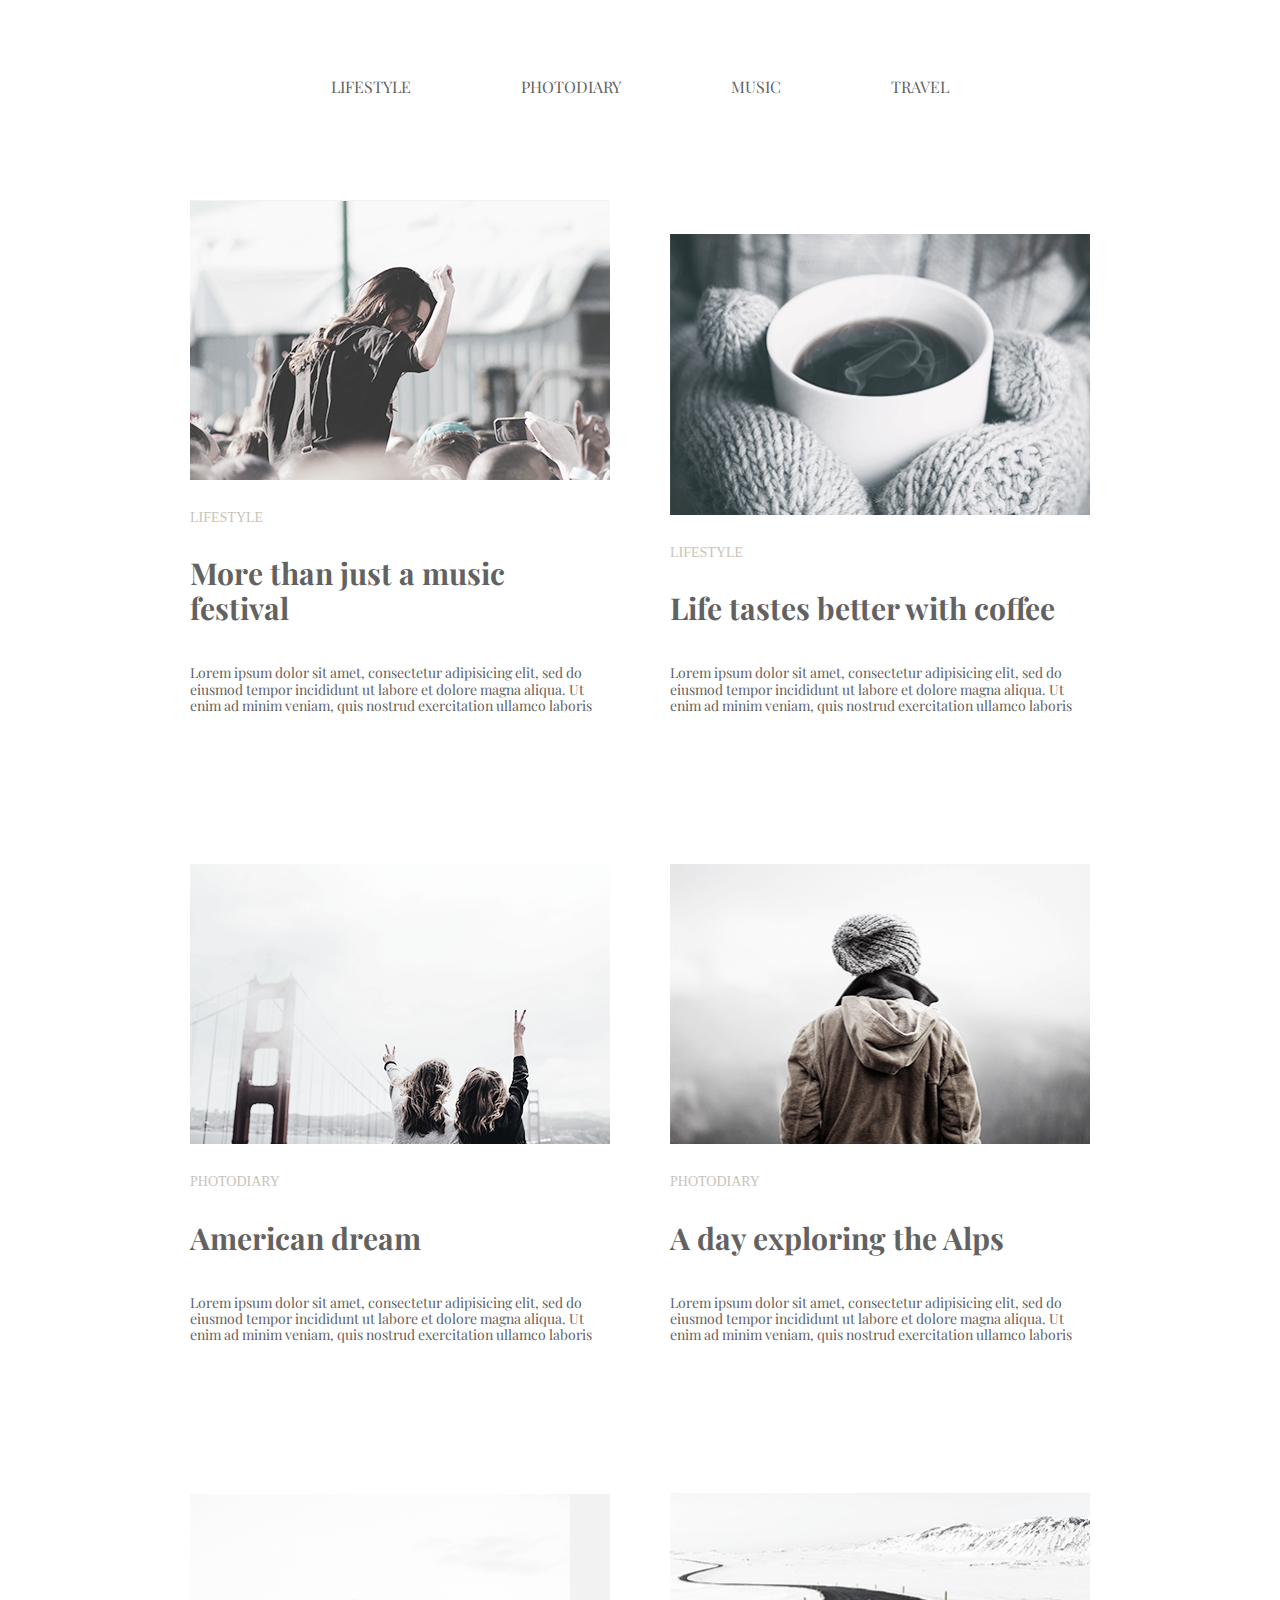
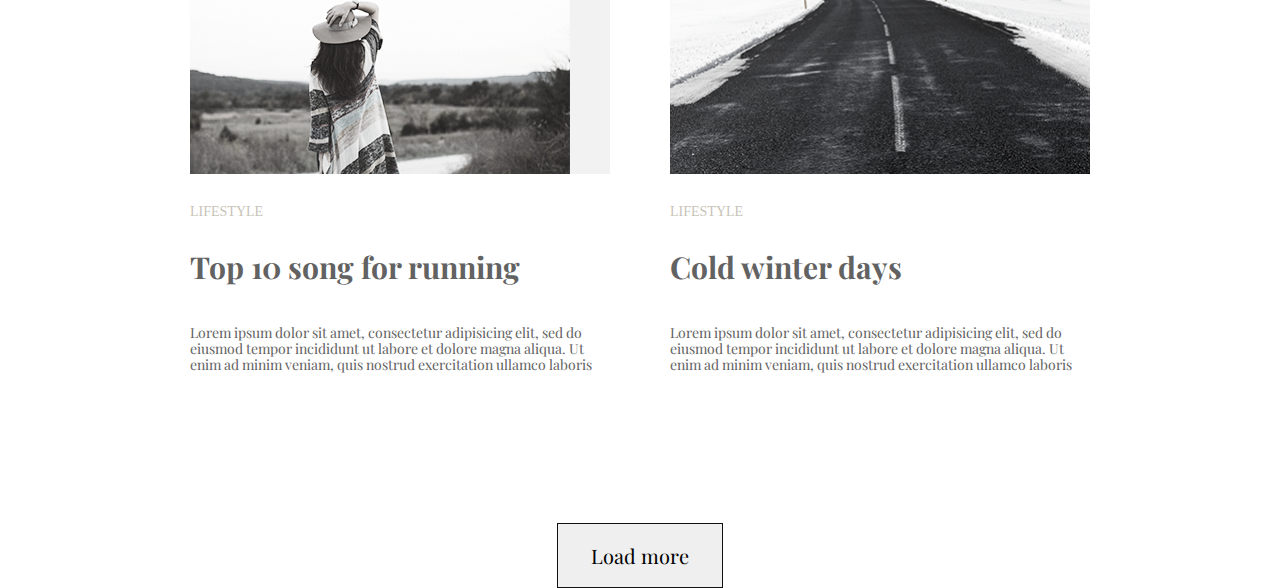
==== Modul3/index.html @ 7fcf4986 "hw3" ====
<!DOCTYPE html>
<html lang="en">
  <head>
    <meta charset="UTF-8" />
    <title>HomeWork-3</title>
    <link rel="stylesheet" href="css/normalize.css" />
    <link
      href="https://fonts.googleapis.com/css?family=Playfair+Display:400,400i,700&amp;subset=cyrillic"
      rel="stylesheet"
    />
    <link rel="stylesheet" href="css/style.css" />
  </head>
  <body>
    <header class="container">
      <nav class="page-nav">
        <ul class="site-navigation">
          <li><a href="#lifestyle" class="menu-link">lifestyle</a></li>
          <li><a href="#photodiary" class="menu-link">photodiary</a></li>
          <li><a href="#music" class="menu-link">music</a></li>
          <li><a href="#travel" class="menu-link">travel</a></li>
        </ul>
      </nav>
    </header>

    <main class="container">
      <section class="info">
        <ul class="info-block">
          <li class="info-block-item">
            <img
              src="./img/devushka.png"
              alt="lifestyle"
              width="420"
              height="280"
            />
            <h5 class="info-subtitle" id="lifestyle">lifestyle</h5>
            <h2 class="info-title">More than just a music festival</h2>
            <p class="info-p">
              Lorem ipsum dolor sit amet, consectetur adipisicing elit, sed do
              eiusmod tempor incididunt ut labore et dolore magna aliqua. Ut
              enim ad minim veniam, quis nostrud exercitation ullamco laboris
            </p>
          </li>

          <li class="info-block-item">
            <img
              src="./img/kofe.png"
              alt="lifestyle"
              width="420"
              height="280"
            />
            <h5 class="info-subtitle" id="lifestyle">lifestyle</h5>
            <h2 class="info-title">Life tastes better with coffee</h2>
            <p class="info-p">
              Lorem ipsum dolor sit amet, consectetur adipisicing elit, sed do
              eiusmod tempor incididunt ut labore et dolore magna aliqua. Ut
              enim ad minim veniam, quis nostrud exercitation ullamco laboris
            </p>
          </li>

          <li class="info-block-item">
            <img
              src="./img/most.png"
              alt="photodiary"
              width="420"
              height="280"
            />
            <h5 class="info-subtitle" id="photodiary">photodiary</h5>
            <h2 class="info-title">American dream</h2>
            <p class="info-p">
              Lorem ipsum dolor sit amet, consectetur adipisicing elit, sed do
              eiusmod tempor incididunt ut labore et dolore magna aliqua. Ut
              enim ad minim veniam, quis nostrud exercitation ullamco laboris
            </p>
          </li>

          <li class="info-block-item">
            <img
              src="./img/shapka.png"
              alt="photodiary"
              width="420"
              height="280"
            />
            <h5 class="info-subtitle" id="photodiary">photodiary</h5>
            <h2 class="info-title">A day exploring the Alps</h2>
            <p class="info-p">
              Lorem ipsum dolor sit amet, consectetur adipisicing elit, sed do
              eiusmod tempor incididunt ut labore et dolore magna aliqua. Ut
              enim ad minim veniam, quis nostrud exercitation ullamco laboris
            </p>
          </li>

          <li class="info-block-item">
            <img
              src="./img/devushkavshlyape.png"
              alt="lifestyle"
              width="420"
              height="280"
            />
            <h5 class="info-subtitle" id="lifestyle">lifestyle</h5>
            <h2 class="info-title">Top 10 song for running</h2>
            <p class="info-p">
              Lorem ipsum dolor sit amet, consectetur adipisicing elit, sed do
              eiusmod tempor incididunt ut labore et dolore magna aliqua. Ut
              enim ad minim veniam, quis nostrud exercitation ullamco laboris
            </p>
          </li>

          <li class="info-block-item">
            <img
              src="./img/doroga.png"
              alt="lifestyle"
              width="420"
              height="280"
            />
            <h5 class="info-subtitle" id="lifestyle">lifestyle</h5>
            <h2 class="info-title">Cold winter days</h2>
            <p class="info-p">
              Lorem ipsum dolor sit amet, consectetur adipisicing elit, sed do
              eiusmod tempor incididunt ut labore et dolore magna aliqua. Ut
              enim ad minim veniam, quis nostrud exercitation ullamco laboris
            </p>
          </li>
        </ul>
      </section>
    </main>
    
    <section class="container">
      <button class="button">Load more</button>
    </section>
  </body>
</html>
---- Modul3/css/style.css ----
html {
  box-sizing: border-box;
}

*,
*::before,
*::after {
  box-sizing: inherit;
}

.container {
  width: 900px;
  margin: 0 auto;
  font-family: Playfair display;
  color: #626262;

}

.page-nav {
  padding: 78px 0 104px 0;
}

.site-navigation {
  padding: 0;
  margin: 0;
  text-align: center;
}

.site-navigation li {
  display: inline-block;
}

.site-navigation li:not(:last-child) {
  margin-right: 106px;
}

.site-navigation a {
  display: block;
  color: #626262;
  text-decoration: none;
  text-transform: uppercase;
}
.site-navigation a:hover, 
.site-navigation a:focus {
  color: #03a9f4;
}

.info-block {
  list-style: none;
  margin: 0;
  padding: 0;
  font-size: 0;
}

/*вот здесь вопрос: формула срабатывает на 3 и на 5 блок li. а не на 5 и 6. Почему и как это исправить?*/
.info-block:ntn-last-child(-n +2) {
  margin-bottom: 0;
}

.info-block-item {
  width: 420px;
  display: inline-block;
  margin-right: 60px;
  font-size: 14px;

}
.info-block-item:nth-child(2n) {
  margin-right: 0;
  margin-bottom: 136px;
}

img {
  display: block;
  max-width: 100%;
  height: auto;
  margin-bottom: 30px;
  
}
/*img:not(:first-child(2n) {
margin-top: 132px;  
}*/
.info-block-item h5 {
  font-size: 14px;
  color: #c8c3b8;
  font-weight: lighter;
  text-transform: uppercase;
  font-family: ubuntu;
  margin-bottom: 30px;
  
}
.info-block-item h2 {
  font-size: 30px;
  margin-bottom: 40px;
  text-align: left;
}
.info-p {
 padding-right: 4px;
}


.button {
  display: block;
  border: 1px solid #111111;
  /*border-radius: 2px;*/
  width: 166px;
  padding: 20px 0;
  margin: 0 auto;
  text-decoration: none;
  text-align: center;
  font-size: 20px;
  /*margin-top: 100px;*/
  background-color: #white;
  cursor: pointer;
}
.button:hover {
  background-color: #f1eee7; 
}
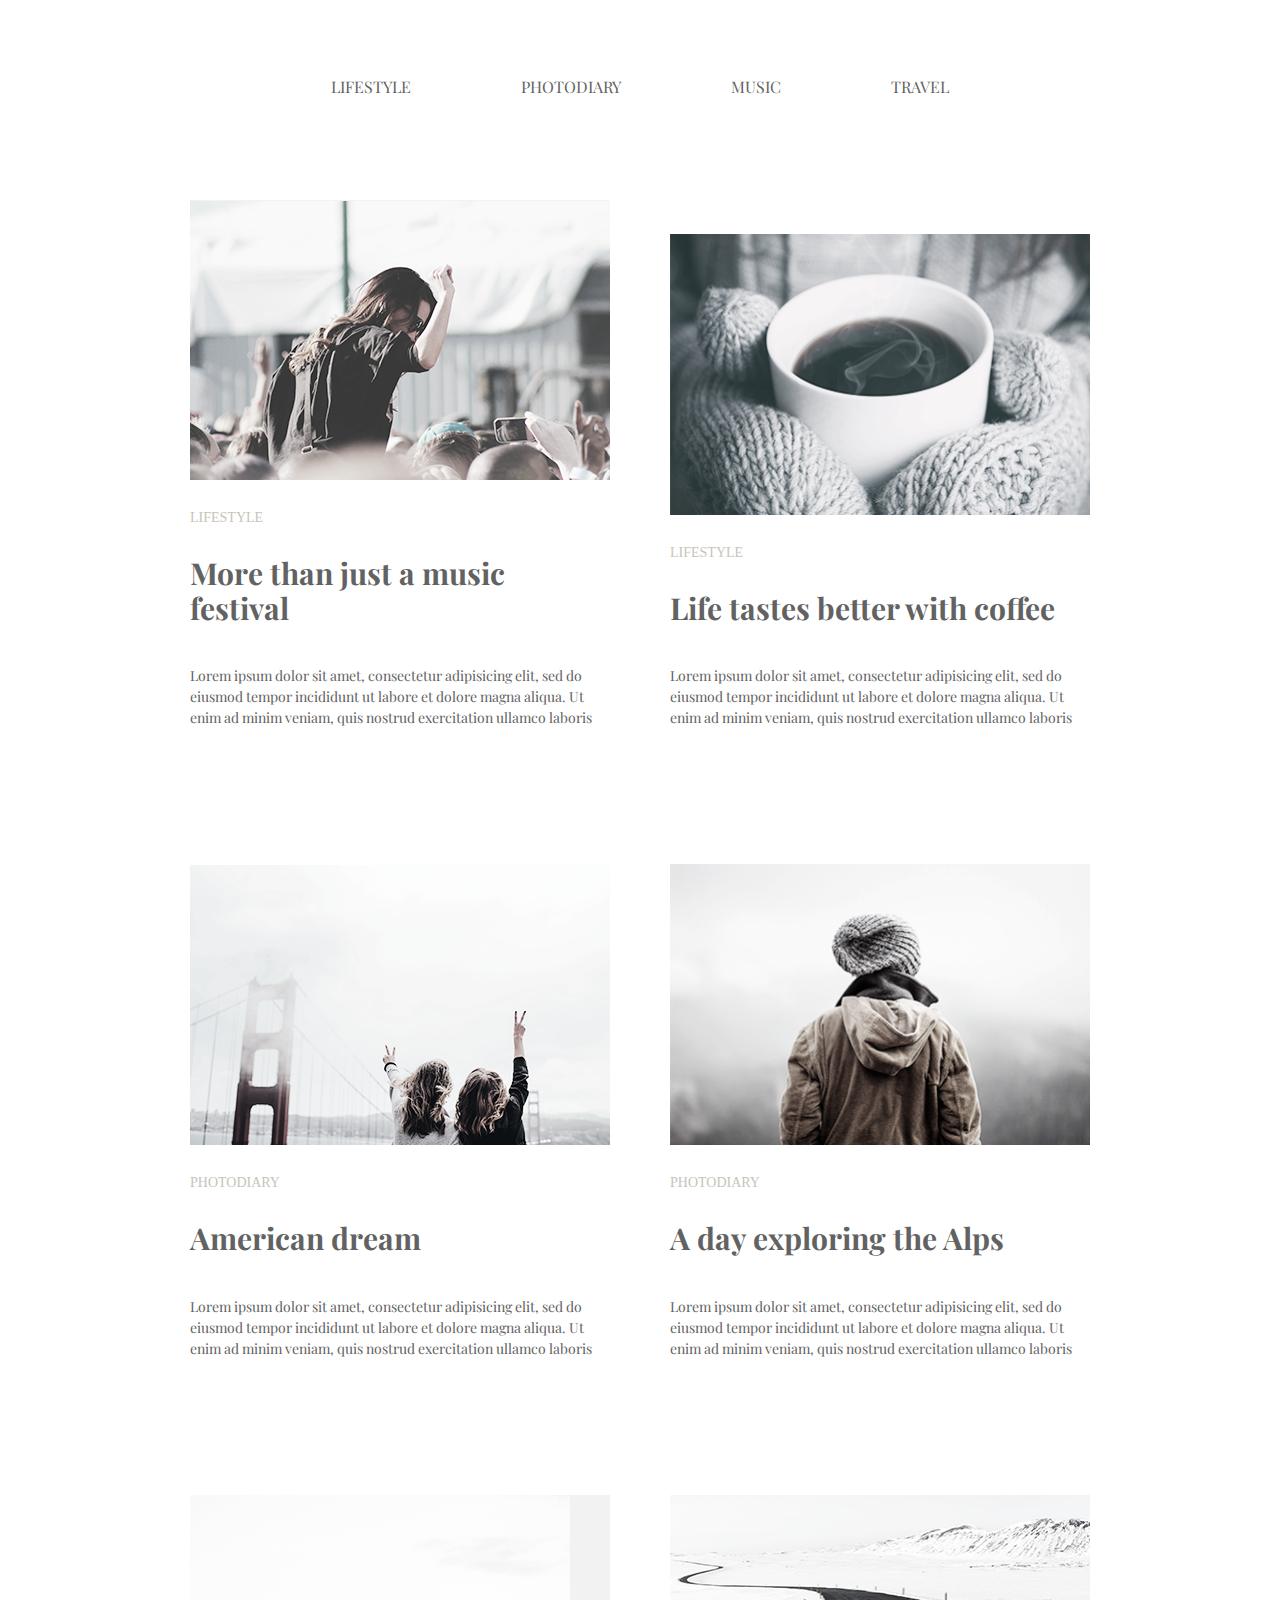
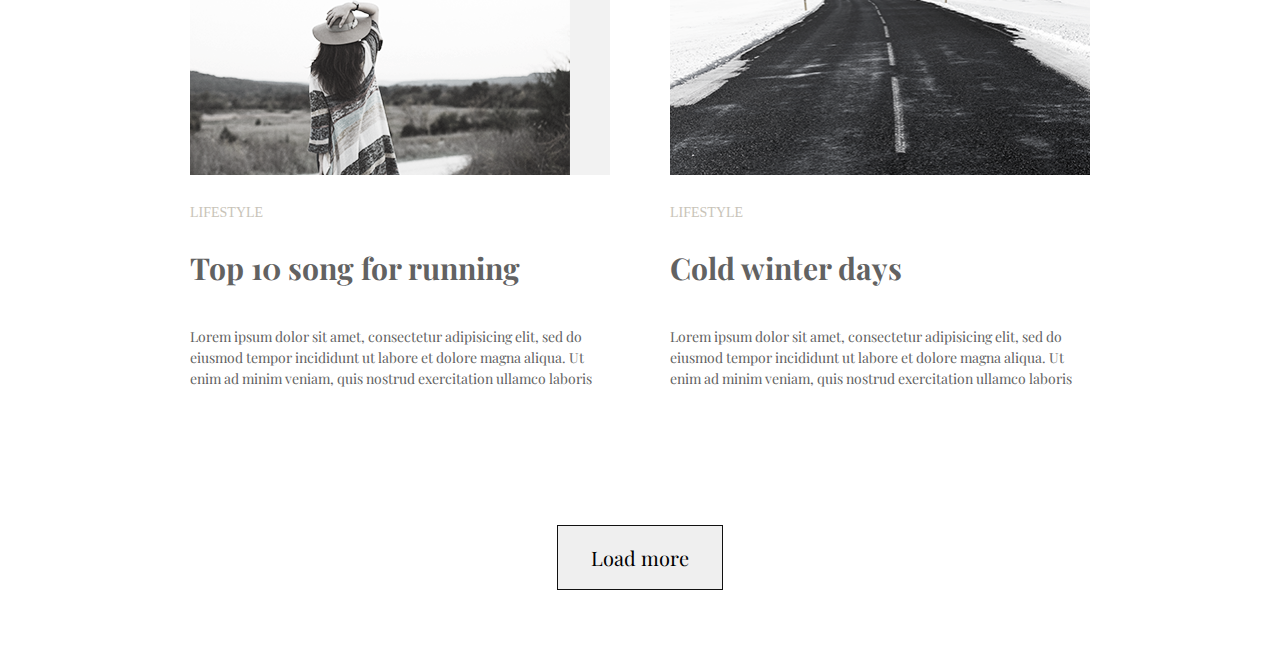
==== commit a103d8b8: "ispravleniya v html i css files" ====
--- a/Modul3/index.html
+++ b/Modul3/index.html
@@ -24,6 +24,7 @@
 
     <main class="container">
       <section class="info">
+        <h2 class="visually-hidden">Nash chudesniy sayt</h2>
         <ul class="info-block">
           <li class="info-block-item">
             <img
@@ -32,8 +33,8 @@
               width="420"
               height="280"
             />
-            <h5 class="info-subtitle" id="lifestyle">lifestyle</h5>
-            <h2 class="info-title">More than just a music festival</h2>
+            <p class="info-subtitle" id="lifestyle">lifestyle</p>
+            <h3 class="info-title">More than just a music festival</h3>
             <p class="info-p">
               Lorem ipsum dolor sit amet, consectetur adipisicing elit, sed do
               eiusmod tempor incididunt ut labore et dolore magna aliqua. Ut
@@ -48,8 +49,8 @@
               width="420"
               height="280"
             />
-            <h5 class="info-subtitle" id="lifestyle">lifestyle</h5>
-            <h2 class="info-title">Life tastes better with coffee</h2>
+            <p class="info-subtitle" id="lifestyle">lifestyle</p>
+            <h3 class="info-title">Life tastes better with coffee</h3>
             <p class="info-p">
               Lorem ipsum dolor sit amet, consectetur adipisicing elit, sed do
               eiusmod tempor incididunt ut labore et dolore magna aliqua. Ut
@@ -64,8 +65,8 @@
               width="420"
               height="280"
             />
-            <h5 class="info-subtitle" id="photodiary">photodiary</h5>
-            <h2 class="info-title">American dream</h2>
+            <p class="info-subtitle" id="photodiary">photodiary</p>
+            <h3 class="info-title">American dream</h3>
             <p class="info-p">
               Lorem ipsum dolor sit amet, consectetur adipisicing elit, sed do
               eiusmod tempor incididunt ut labore et dolore magna aliqua. Ut
@@ -80,8 +81,8 @@
               width="420"
               height="280"
             />
-            <h5 class="info-subtitle" id="photodiary">photodiary</h5>
-            <h2 class="info-title">A day exploring the Alps</h2>
+            <p class="info-subtitle" id="photodiary">photodiary</p>
+            <h3 class="info-title">A day exploring the Alps</h3>
             <p class="info-p">
               Lorem ipsum dolor sit amet, consectetur adipisicing elit, sed do
               eiusmod tempor incididunt ut labore et dolore magna aliqua. Ut
@@ -96,8 +97,8 @@
               width="420"
               height="280"
             />
-            <h5 class="info-subtitle" id="lifestyle">lifestyle</h5>
-            <h2 class="info-title">Top 10 song for running</h2>
+            <p class="info-subtitle" id="lifestyle">lifestyle</p>
+            <h3 class="info-title">Top 10 song for running</h3>
             <p class="info-p">
               Lorem ipsum dolor sit amet, consectetur adipisicing elit, sed do
               eiusmod tempor incididunt ut labore et dolore magna aliqua. Ut
@@ -112,8 +113,8 @@
               width="420"
               height="280"
             />
-            <h5 class="info-subtitle" id="lifestyle">lifestyle</h5>
-            <h2 class="info-title">Cold winter days</h2>
+            <p class="info-subtitle" id="lifestyle">lifestyle</p>
+            <h3 class="info-title">Cold winter days</h3>
             <p class="info-p">
               Lorem ipsum dolor sit amet, consectetur adipisicing elit, sed do
               eiusmod tempor incididunt ut labore et dolore magna aliqua. Ut
@@ -121,11 +122,8 @@
             </p>
           </li>
         </ul>
+        <button class="button">Load more</button>
       </section>
     </main>
-    
-    <section class="container">
-      <button class="button">Load more</button>
-    </section>
   </body>
 </html>
--- a/Modul3/css/style.css
+++ b/Modul3/css/style.css
@@ -44,7 +44,21 @@
 .site-navigation a:focus {
   color: #03a9f4;
 }
-
+.visually-hidden:not(:focus):not(:active), input[type="checkbox"].visually-hidden, input[type="radio"].visually-hidden {
+   position: absolute;
+   width: 1px;
+   height: 1px;
+   margin: -1px;
+   border: 0;
+   padding: 0;
+   white-space: nowrap;
+   clip-path: inset(100%);
+   clip: rect(0 0 0 0);
+   overflow: hidden;
+}
+.info {
+  padding-bottom: 70px;
+}
 .info-block {
   list-style: none;
   margin: 0;
@@ -53,20 +67,24 @@
 }
 
 /*вот здесь вопрос: формула срабатывает на 3 и на 5 блок li. а не на 5 и 6. Почему и как это исправить?*/
-.info-block:ntn-last-child(-n +2) {
-  margin-bottom: 0;
-}
+
+
 
 .info-block-item {
   width: 420px;
   display: inline-block;
   margin-right: 60px;
+  margin-bottom: 136px;
   font-size: 14px;
+}
 
+.info-block-item:ntn-last-child(-n + 2) {
+  margin-bottom: 0;
 }
+
 .info-block-item:nth-child(2n) {
   margin-right: 0;
-  margin-bottom: 136px;
+  /*margin-bottom: 136px;*/
 }
 
 img {
@@ -74,44 +92,49 @@
   max-width: 100%;
   height: auto;
   margin-bottom: 30px;
-  
 }
-/*img:not(:first-child(2n) {
-margin-top: 132px;  
-}*/
-.info-block-item h5 {
+
+.info-subtitle {
   font-size: 14px;
   color: #c8c3b8;
   font-weight: lighter;
   text-transform: uppercase;
   font-family: ubuntu;
+  margin: 0;
   margin-bottom: 30px;
-  
 }
-.info-block-item h2 {
+
+.info-title {
+  margin: 0:
+  margin-bottom: 40px;
+}
+
+.info-block-item h3 {
   font-size: 30px;
   margin-bottom: 40px;
   text-align: left;
 }
+
 .info-p {
+ margin: 0;
  padding-right: 4px;
+ line-height: 1.5;
 }
-
 
 .button {
   display: block;
   border: 1px solid #111111;
-  /*border-radius: 2px;*/
   width: 166px;
   padding: 20px 0;
   margin: 0 auto;
   text-decoration: none;
   text-align: center;
   font-size: 20px;
-  /*margin-top: 100px;*/
   background-color: #white;
   cursor: pointer;
 }
-.button:hover {
+
+.button:hover,
+.button:focus {
   background-color: #f1eee7; 
 }
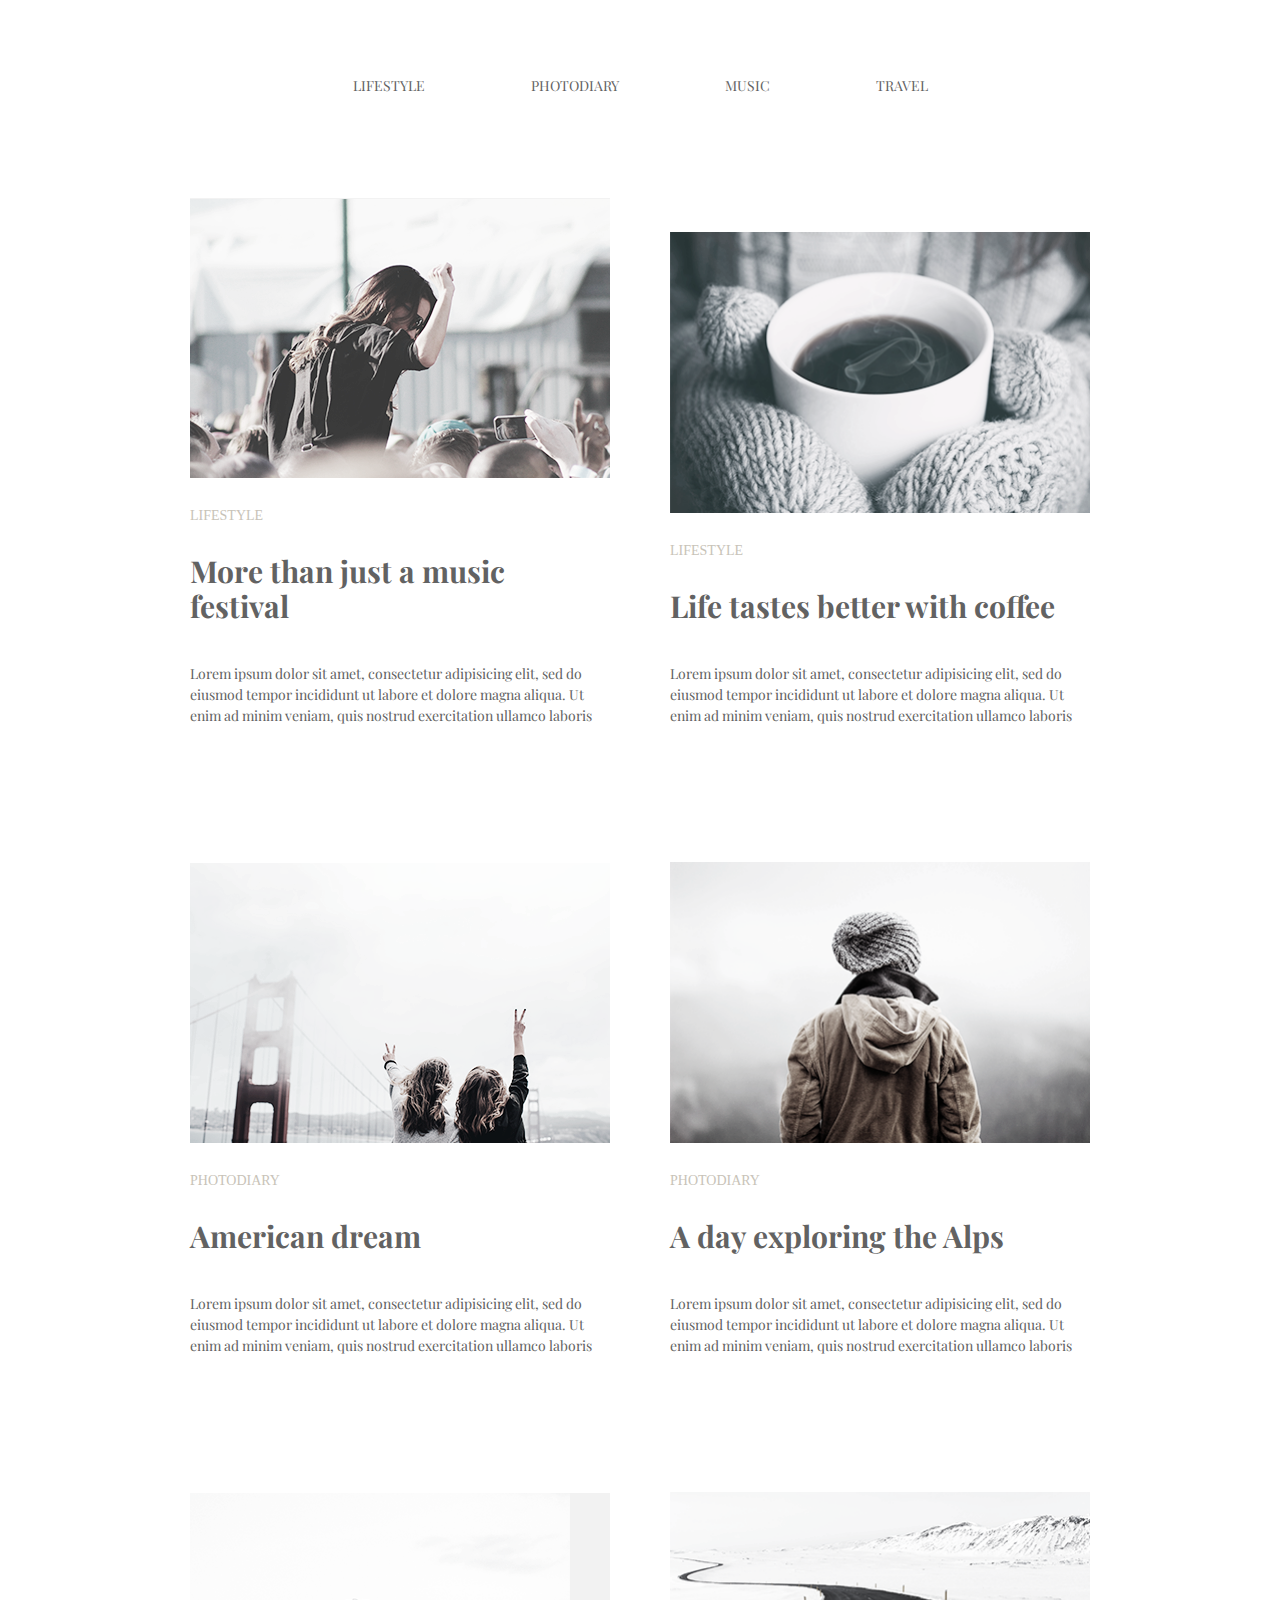
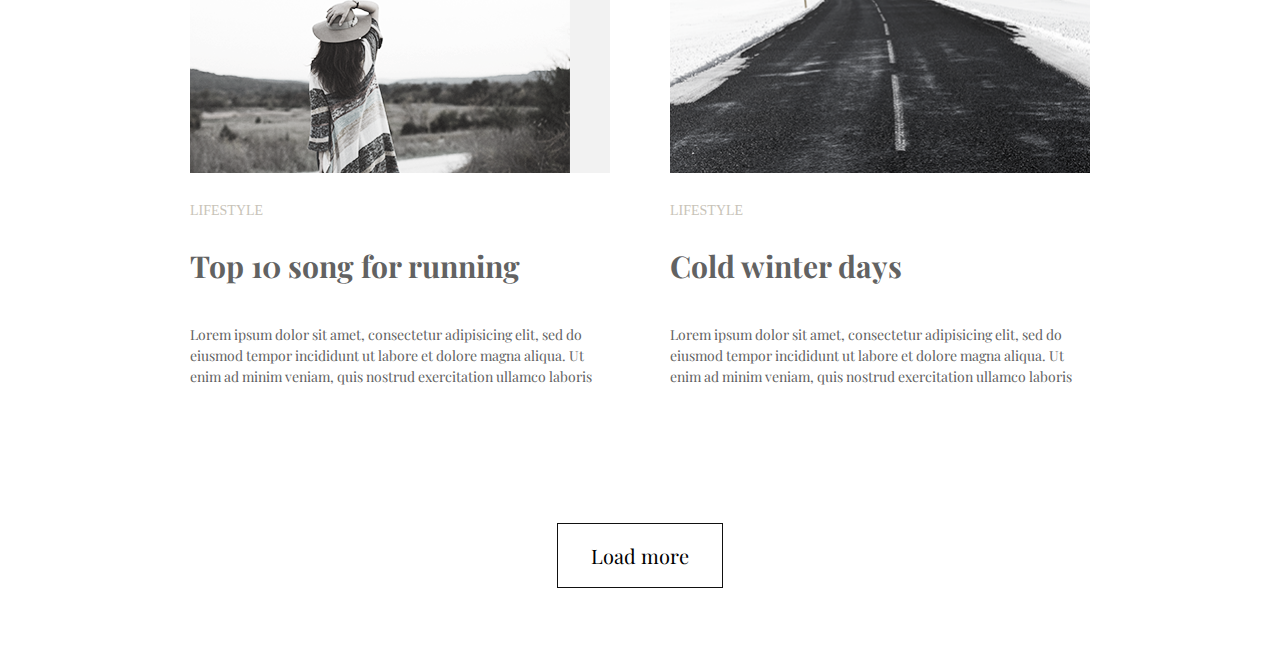
==== commit 5f520c4a: "fix id" ====
--- a/Modul3/index.html
+++ b/Modul3/index.html
@@ -49,7 +49,7 @@
               width="420"
               height="280"
             />
-            <p class="info-subtitle" id="lifestyle">lifestyle</p>
+            <p class="info-subtitle" id="lifestyle-2">lifestyle</p>
             <h3 class="info-title">Life tastes better with coffee</h3>
             <p class="info-p">
               Lorem ipsum dolor sit amet, consectetur adipisicing elit, sed do
@@ -81,7 +81,7 @@
               width="420"
               height="280"
             />
-            <p class="info-subtitle" id="photodiary">photodiary</p>
+            <p class="info-subtitle" id="photodiary-2">photodiary</p>
             <h3 class="info-title">A day exploring the Alps</h3>
             <p class="info-p">
               Lorem ipsum dolor sit amet, consectetur adipisicing elit, sed do
@@ -97,7 +97,7 @@
               width="420"
               height="280"
             />
-            <p class="info-subtitle" id="lifestyle">lifestyle</p>
+            <p class="info-subtitle" id="lifestyle-3">lifestyle</p>
             <h3 class="info-title">Top 10 song for running</h3>
             <p class="info-p">
               Lorem ipsum dolor sit amet, consectetur adipisicing elit, sed do
@@ -113,7 +113,7 @@
               width="420"
               height="280"
             />
-            <p class="info-subtitle" id="lifestyle">lifestyle</p>
+            <p class="info-subtitle" id="lifestyle-4">lifestyle</p>
             <h3 class="info-title">Cold winter days</h3>
             <p class="info-p">
               Lorem ipsum dolor sit amet, consectetur adipisicing elit, sed do
--- a/Modul3/css/style.css
+++ b/Modul3/css/style.css
@@ -11,9 +11,8 @@
 .container {
   width: 900px;
   margin: 0 auto;
-  font-family: Playfair display;
+  font-family: "Playfair display";
   color: #626262;
-
 }
 
 .page-nav {
@@ -23,6 +22,7 @@
 .site-navigation {
   padding: 0;
   margin: 0;
+  font-size: 0;
   text-align: center;
 }
 
@@ -35,15 +35,18 @@
 }
 
 .site-navigation a {
+  font-size: 14px;
   display: block;
   color: #626262;
   text-decoration: none;
   text-transform: uppercase;
 }
+
 .site-navigation a:hover, 
 .site-navigation a:focus {
   color: #03a9f4;
 }
+
 .visually-hidden:not(:focus):not(:active), input[type="checkbox"].visually-hidden, input[type="radio"].visually-hidden {
    position: absolute;
    width: 1px;
@@ -56,19 +59,18 @@
    clip: rect(0 0 0 0);
    overflow: hidden;
 }
+
 .info {
   padding-bottom: 70px;
 }
+
 .info-block {
   list-style: none;
   margin: 0;
   padding: 0;
   font-size: 0;
+  margin-bottom: 136px;
 }
-
-/*вот здесь вопрос: формула срабатывает на 3 и на 5 блок li. а не на 5 и 6. Почему и как это исправить?*/
-
-
 
 .info-block-item {
   width: 420px;
@@ -78,14 +80,13 @@
   font-size: 14px;
 }
 
-.info-block-item:ntn-last-child(-n + 2) {
+.info-block-item:nth-last-child(-n + 2) {
   margin-bottom: 0;
 }
 
 .info-block-item:nth-child(2n) {
   margin-right: 0;
-  /*margin-bottom: 136px;*/
-}
+ }
 
 img {
   display: block;
@@ -104,13 +105,9 @@
   margin-bottom: 30px;
 }
 
-.info-title {
-  margin: 0:
-  margin-bottom: 40px;
-}
-
 .info-block-item h3 {
   font-size: 30px;
+  margin: 0;
   margin-bottom: 40px;
   text-align: left;
 }
@@ -119,6 +116,7 @@
  margin: 0;
  padding-right: 4px;
  line-height: 1.5;
+ 
 }
 
 .button {
@@ -130,7 +128,7 @@
   text-decoration: none;
   text-align: center;
   font-size: 20px;
-  background-color: #white;
+  background-color: #fff;
   cursor: pointer;
 }
 
